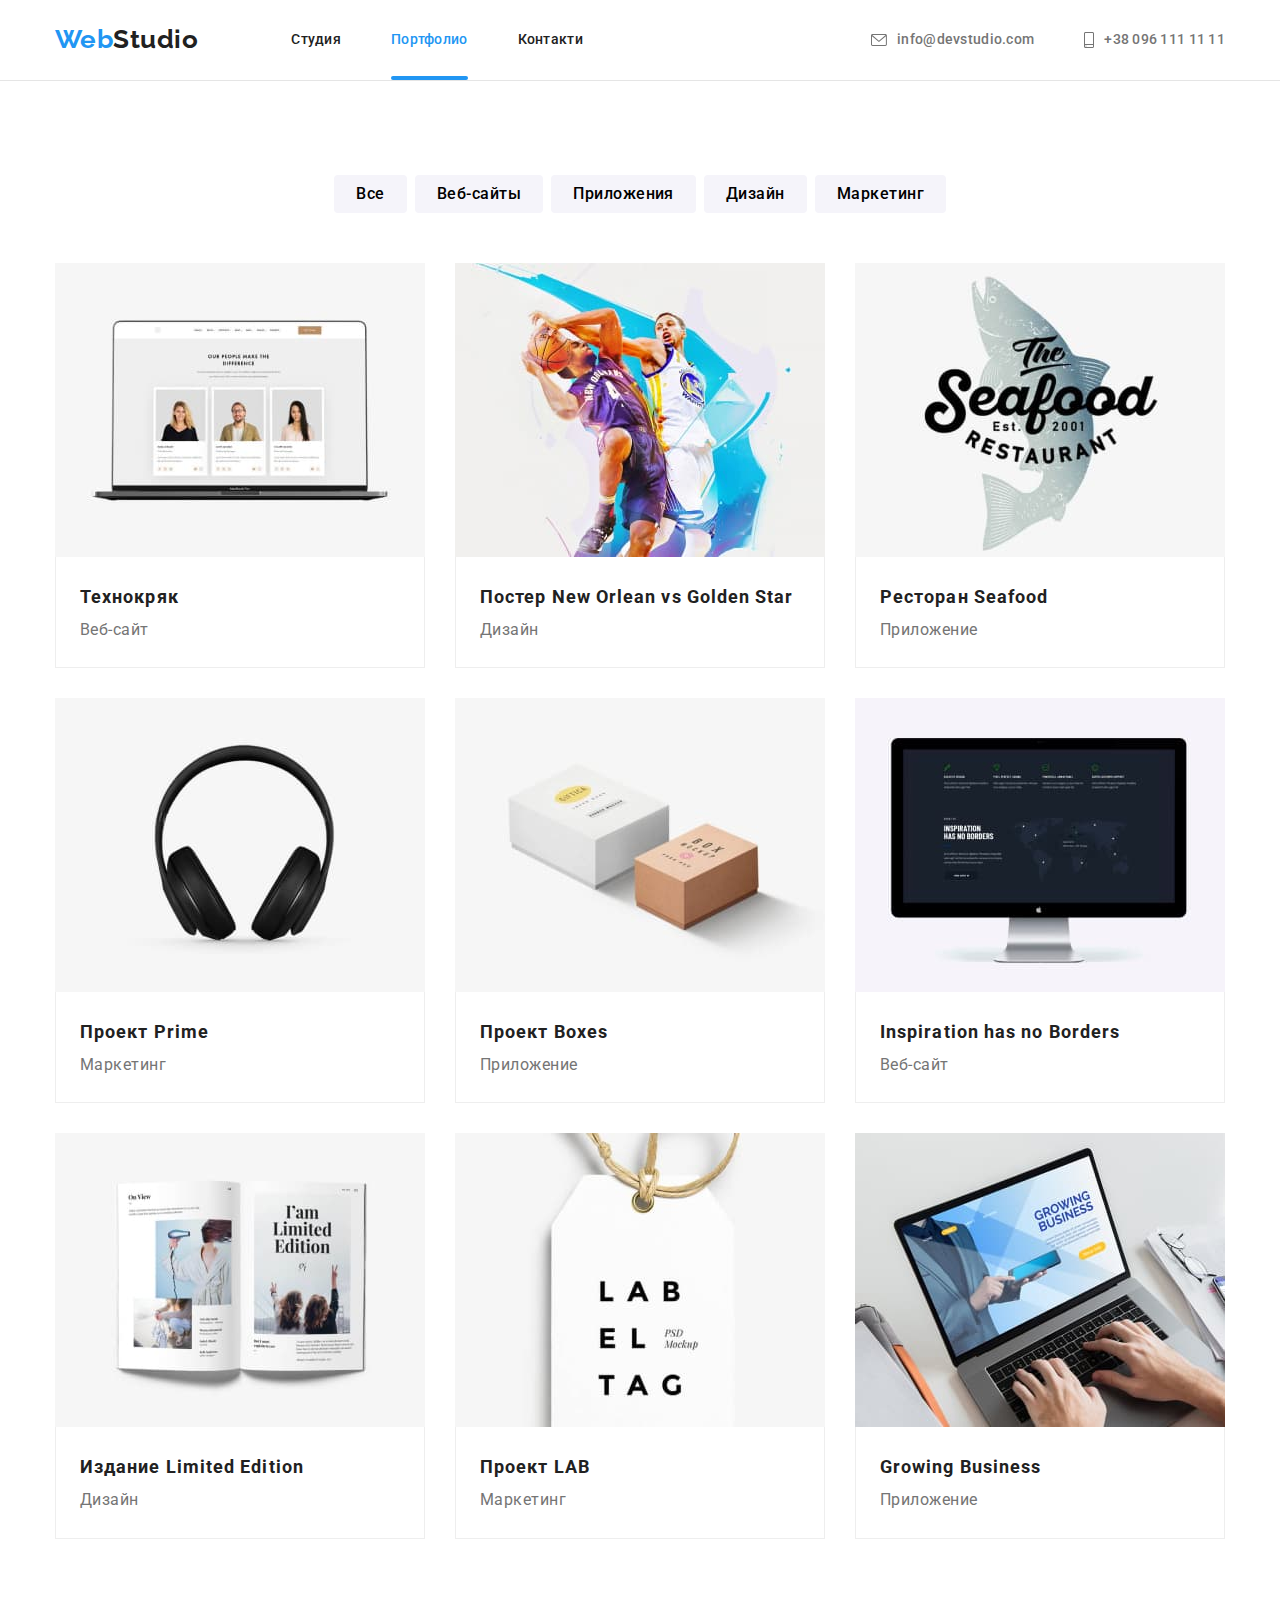
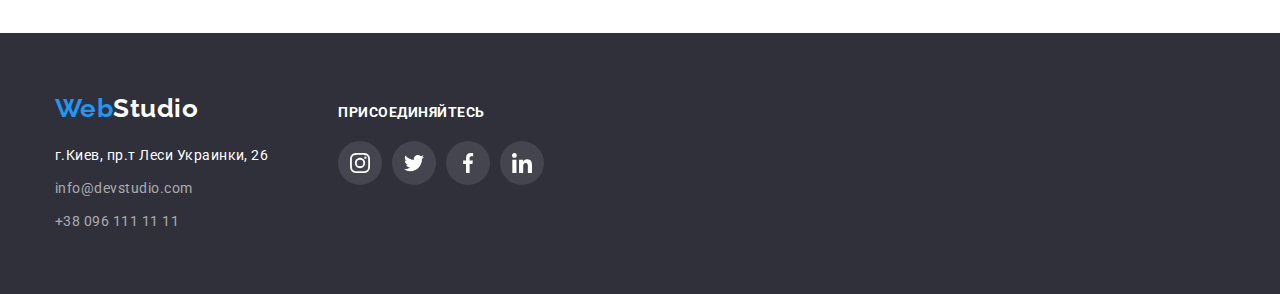
==== portfolio.html @ 73268121 "Initial commit" ====
<!DOCTYPE html>
<html lang="ru">
  <head>
    <meta charset="UTF-8" />
    <meta http-equiv="X-UA-Compatible" content="IE=edge" />
    <meta name="viewport" content="width=device-width, initial-scale=1.0" />
    <title>Portfolio</title>
    <link rel="preconnect" href="https://fonts.googleapis.com" />
    <link rel="preconnect" href="https://fonts.gstatic.com" crossorigin />
    <link
      href="https://fonts.googleapis.com/css2?family=Raleway:wght@700&family=Roboto:wght@400;500;700;900&display=swap"
      rel="stylesheet"
    />
    <link
      rel="stylesheet"
      href="https://cdnjs.cloudflare.com/ajax/libs/modern-normalize/1.1.0/modern-normalize.min.css"
    />
    <link rel="stylesheet" href="./css/styles.css" />
  </head>
  <body>
    <!-- Header -->
    <header class="header">
      <div class="container head-nav">
        <nav class="head-nav">
          <a class="logo-top" href="./index.html"><span class="web">Web</span>Studio</a>
          <ul class="navigation">
            <li class="nav-item">
              <a class="nav-link" href="./index.html">Студия</a>
            </li>
            <li class="nav-item">
              <a class="nav-link current" href="./portfolio.html">Портфолио</a>
            </li>
            <li class="nav-item">
              <a class="nav-link" href="./portfolio.html">Контакти</a>
            </li>
          </ul>
        </nav>
        <ul class="contact-list">
          <li class="contact-item">
            <a class="top-contact" href="mailto:info@devstudio.com">
              <svg class="contact-icon" width="16" height="12">
                <use href="./images/decoration/icons/symbol-defs.svg#icon-envelope"></use>
              </svg>
              info@devstudio.com
            </a>
          </li>
          <li class="contact-item">
            <a class="top-contact" href="tel:+380961111111">
              <svg class="contact-icon" width="10" height="16">
                <use href="./images/decoration/icons/symbol-defs.svg#icon-smartphone"></use>
              </svg>
              +38 096 111 11 11</a
            >
          </li>
        </ul>
      </div>
    </header>
    <!-- main -->
    <main>
      <!-- portfolio -->
      <section class="section-prt section">
        <div class="container">
          <h1 class="hidden">Меню портфолио</h1>

          <ul class="btn-list">
            <li class="btn-item"><button class="btn secondary" type="button">Все</button></li>
            <li class="btn-item"><button class="btn secondary" type="button">Веб-сайты</button></li>
            <li class="btn-item">
              <button class="btn secondary" type="button">Приложения</button>
            </li>
            <li class="btn-item"><button class="btn secondary" type="button">Дизайн</button></li>
            <li class="btn-item"><button class="btn secondary" type="button">Маркетинг</button></li>
          </ul>

          <ul class="gallery-list">
            <li class="galery-item">
              <a class="galery-link" href="#">
                <div class="produkt-thumb">
                  <img
                    class="galery-img"
                    src="./images/galery/project1.jpg"
                    alt="технокряк"
                    width="370"
                    height="294"
                  />
                  <div class="product-box">
                    <p class="product-desc">
                      Ресурс предлагает комплексные предложения с разным уровнем функционала и
                      сервисов. Все это позволит посетителю получить исчерпывающие сведения о
                      компании или частном лице.
                    </p>
                  </div>
                </div>
                <div class="prt-descrition">
                  <h2 class="prt-title">Технокряк</h2>
                  <p class="prt-text">Веб-сайт</p>
                </div>
              </a>
            </li>
            <li class="galery-item">
              <a class="galery-link" href="#">
                <div class="produkt-thumb">
                  <img
                    class="galery-img"
                    src="./images/galery/project2.jpg"
                    alt="постер два баскидболісти"
                    width="370"
                    height="294"
                  />
                  <div class="product-box">
                    <p class="product-desc">
                      Ресурс предлагает комплексные предложения с разным уровнем функционала и
                      сервисов. Все это позволит посетителю получить исчерпывающие сведения о
                      компании или частном лице.
                    </p>
                  </div>
                </div>
                <div class="prt-descrition">
                  <h2 class="prt-title">Постер New Orlean vs Golden Star</h2>
                  <p class="prt-text">Дизайн</p>
                </div>
              </a>
            </li>
            <li class="galery-item">
              <a class="galery-link" href="#">
                <div class="produkt-thumb">
                  <img
                    class="galery-img"
                    src="./images/galery/project3.jpg"
                    alt="емблема ресторану Sea Food"
                    width="370"
                    height="294"
                  />
                  <div class="product-box">
                    <p class="product-desc">
                      Ресурс предлагает комплексные предложения с разным уровнем функционала и
                      сервисов. Все это позволит посетителю получить исчерпывающие сведения о
                      компании или частном лице.
                    </p>
                  </div>
                </div>
                <div class="prt-descrition">
                  <h2 class="prt-title">Ресторан Seafood</h2>
                  <p class="prt-text">Приложение</p>
                </div>
              </a>
            </li>
            <li class="galery-item">
              <a class="galery-link" href="#">
                <div class="produkt-thumb">
                  <img
                    class="galery-img"
                    src="./images/galery/project4.jpg"
                    alt="наушники"
                    width="370"
                    height="294"
                  />
                  <div class="product-box">
                    <p class="product-desc">
                      Ресурс предлагает комплексные предложения с разным уровнем функционала и
                      сервисов. Все это позволит посетителю получить исчерпывающие сведения о
                      компании или частном лице.
                    </p>
                  </div>
                </div>
                <div class="prt-descrition">
                  <h2 class="prt-title">Проект Prime</h2>
                  <p class="prt-text">Маркетинг</p>
                </div>
              </a>
            </li>
            <li class="galery-item">
              <a class="galery-link" href="#">
                <div class="produkt-thumb">
                  <img
                    class="galery-img"
                    src="./images/galery/project5.jpg"
                    alt="дві коробочки"
                    width="370"
                    height="294"
                  />
                  <div class="product-box">
                    <p class="product-desc">
                      Ресурс предлагает комплексные предложения с разным уровнем функционала и
                      сервисов. Все это позволит посетителю получить исчерпывающие сведения о
                      компании или частном лице.
                    </p>
                  </div>
                </div>
                <div class="prt-descrition">
                  <h2 class="prt-title">Проект Boxes</h2>
                  <p class="prt-text">Приложение</p>
                </div>
              </a>
            </li>
            <li class="galery-item">
              <a class="galery-link" href="#">
                <div class="produkt-thumb">
                  <img
                    class="galery-img"
                    src="./images/galery/project6.jpg"
                    alt="монітор"
                    width="370"
                    height="294"
                  />
                  <div class="product-box">
                    <p class="product-desc">
                      Ресурс предлагает комплексные предложения с разным уровнем функционала и
                      сервисов. Все это позволит посетителю получить исчерпывающие сведения о
                      компании или частном лице.
                    </p>
                  </div>
                </div>
                <div class="prt-descrition">
                  <h2 class="prt-title">Inspiration has no Borders</h2>
                  <p class="prt-text">Веб-сайт</p>
                </div>
              </a>
            </li>
            <li class="galery-item">
              <a class="galery-link" href="#">
                <div class="produkt-thumb">
                  <img
                    class="galery-img"
                    src="./images/galery/project7.jpg"
                    alt="книга"
                    width="370"
                    height="294"
                  />
                  <div class="product-box">
                    <p class="product-desc">
                      Ресурс предлагает комплексные предложения с разным уровнем функционала и
                      сервисов. Все это позволит посетителю получить исчерпывающие сведения о
                      компании или частном лице.
                    </p>
                  </div>
                </div>
                <div class="prt-descrition">
                  <h2 class="prt-title">Издание Limited Edition</h2>
                  <p class="prt-text">Дизайн</p>
                </div>
              </a>
            </li>
            <li class="galery-item">
              <a class="galery-link" href="#">
                <div class="produkt-thumb">
                  <img
                    class="galery-img"
                    src="./images/galery/project8.jpg"
                    alt="брилок"
                    width="370"
                    height="294"
                  />
                  <div class="product-box">
                    <p class="product-desc">
                      Ресурс предлагает комплексные предложения с разным уровнем функционала и
                      сервисов. Все это позволит посетителю получить исчерпывающие сведения о
                      компании или частном лице.
                    </p>
                  </div>
                </div>
                <div class="prt-descrition">
                  <h2 class="prt-title">Проект LAB</h2>
                  <p class="prt-text">Маркетинг</p>
                </div>
              </a>
            </li>
            <li class="galery-item">
              <a class="galery-link" href="#">
                <div class="produkt-thumb">
                  <img
                    class="galery-img"
                    src="./images/galery/project9.jpg"
                    alt="робота за лаптопом"
                    width="370"
                    height="294"
                  />
                  <div class="product-box">
                    <p class="product-desc">
                      Ресурс предлагает комплексные предложения с разным уровнем функционала и
                      сервисов. Все это позволит посетителю получить исчерпывающие сведения о
                      компании или частном лице.
                    </p>
                  </div>
                </div>
                <div class="prt-descrition">
                  <h2 class="prt-title">Growing Business</h2>
                  <p class="prt-text">Приложение</p>
                </div>
              </a>
            </li>
          </ul>
        </div>
      </section>
    </main>
    <!--footer -->
    <footer class="footer">
      <div class="container">
        <div class="footer-flex">
          <div>
            <a class="logo-bot" href="info@dvstudio.com"><span class="web">Web</span>Studio</a>
            <address class="main-adress">
              <ul class="bot-address-list">
                <li class="bot-address-item">
                  <a class="street-link" href="#">г.Киев, пр.т Леси Украинки, 26</a>
                </li>
                <li class="bot-address-item">
                  <a class="bot-contact-link" href="mailto:info@devstudio.com"
                    >info@devstudio.com</a
                  >
                </li>
                <li class="bot-address-item">
                  <a class="bot-contact-link" href="tel:+380961111111">+38 096 111 11 11</a>
                </li>
              </ul>
            </address>
          </div>

          <div class="social-block">
            <h2 class="socials-title">присоединяйтесь</h2>
            <ul class="footer-socials">
              <li class="comapnies-item">
                <a class="icon-link fticon" href="https://www.instagram.com">
                  <svg class="inst-icon" width="20" height="20px">
                    <use href="./images/decoration/icons/symbol-defs.svg#icon-inst"></use>
                  </svg>
                </a>
              </li>
              <li class="comapnies-item">
                <a class="icon-link fticon" href="https://www.twitter.com">
                  <svg class="twit-icon" width="20" height="20px">
                    <use href="./images/decoration/icons/symbol-defs.svg#icon-twit"></use>
                  </svg>
                </a>
              </li>
              <li class="comapnies-item">
                <a class="icon-link fticon" href="https://www.facebook.com">
                  <svg class="face-icon" width="20" height="20px">
                    <use href="./images/decoration/icons/symbol-defs.svg#icon-face"></use>
                  </svg>
                </a>
              </li>
              <li class="comapnies-item">
                <a
                  class="icon-link fticon"
                  href="https://www.linkedin.com"
                  target="_blank"
                  rel="noopener noreferrer"
                  aria-label="linkedin"
                >
                  <svg class="in-icon" width="20" height="20px">
                    <use href="./images/decoration/icons/symbol-defs.svg#icon-in"></use>
                  </svg>
                </a>
              </li>
            </ul>
          </div>
        </div>
      </div>
    </footer>
  </body>
</html>
---- css/styles.css ----
:root {
  --bgc-color-white: #e5e5e5;
  --title-text-color: #212121;
  --accent-color: #2196f3;
  --paragraf-color: #757575;
  --bot-contact-rgb: rgba(255, 255, 255, 0.6);
  --footer-color: #2f303a;
  --white-color: #ffffff;
  /* Fonts */
  --main-font: Roboto;
}
body {
  font-family: 'Roboto', sans-serif;
  background-color: var(--white-color);
  color: var(--title-text-color);
  letter-spacing: 0.03em;
}
.container {
  margin-left: auto;
  margin-right: auto;
  width: 1200px;
  padding-left: 15px;
  padding-right: 15px;
}

a {
  color: inherit;
  text-decoration: none;
}

img {
  display: block;
}

h1,
h2,
h3,
h4,
h5,
h6,
ul,
p {
  margin: 0;
  padding: 0;
  list-style: none;
}

.hidden {
  position: absolute;
  width: 1px;
  height: 1px;
  margin: -1px;
  border: 0;
  padding: 0;
  white-space: nowrap;
  clip-path: inset(100%);
  clip: rect(0 0 0 0);
  overflow: hidden;
}
/* ===============
/* Header */
/* ============= / */

.header {
  background-color: var(--white-color);
  border-bottom: 1px solid var(--bgc-color-white);
}
/* Logo */
.logo-top,
.logo-bot,
.web {
  font-family: 'Raleway';
  font-weight: 700;
  font-size: 26px;
  line-height: 1.2;
}

.logo-bot {
  color: var(--white-color);
}
.web {
  color: var(--accent-color);
}

/* Main Nav */
.head-nav {
  display: flex;
  align-items: center;
}
.navigation {
  margin-left: 93px;
}

.navigation .nav-link {
  display: block;
  color: var(--title-text-color);
  font-weight: 500;
  font-size: 14px;
  line-height: 1.14;
  letter-spacing: 0.02em;
}
.navigation .nav-link:hover,
.navigation .nav-link:focus {
  color: var(--accent-color);
}

.nav-link.current {
  color: var(--accent-color);
}

.nav-item:not(:last-child) {
  margin-right: 50px;
}
.nav-item {
  position: relative;
}

.contact-list {
  margin-left: auto;
}
.navigation,
.contact-list {
  display: flex;
}

.contact-item:not(:last-child) {
  margin-right: 50px;
}

.top-contact,
.nav-link {
  padding: 32px 0px;

  transition: color 250ms cubic-bezier(0.4, 0, 0.2, 1);
}
.nav-link.current::after {
  content: '';
  display: block;
  position: absolute;
  bottom: 0;
  right: 0;

  width: 100%;
  height: 4px;
  border-radius: 2px;
  background-color: var(--accent-color);
}

/* Contact */

.contact-item {
  align-items: center;
}
.top-contact {
  font-weight: 500;
  font-size: 14px;
  line-height: 1.14;
  letter-spacing: 0.02em;
  color: var(--paragraf-color);

  display: flex;
  align-items: center;
  justify-content: center;
}

.top-contact:hover,
.top-contact:focus {
  color: var(--accent-color);
}
.contact-icon {
  margin-right: 10px;
  fill: currentColor;
}

/* Рero-section */

.first-sec {
  text-align: center;
  align-items: center;
  padding-bottom: 200px;
  padding-top: 200px;
}
.first-sec.background {
  max-width: 1600px;
  height: 600px;
  margin-right: auto;
  margin-left: auto;

  background-image: linear-gradient(to right, rgba(47, 48, 58, 0.4), rgba(47, 48, 58, 0.4)),
    url(../images/decoration/hero.jpg);
  background-color: tomato;
  background-repeat: no-repeat;
  background-size: cover;
  background-position: center;
}
.main-title {
  font-weight: 900;
  font-size: 44px;
  line-height: 1.36;
  text-align: center;
  letter-spacing: 0.06em;
  text-transform: uppercase;
  margin-bottom: 30px;

  color: var(--white-color);
}

.btn {
  border-radius: 4px;
  min-width: 73px;

  font-family: inherit;
  cursor: pointer;
  text-align: center;
  letter-spacing: inherit;
}
.btn.primary {
  font-weight: 700;
  font-size: 16px;
  line-height: 1.9;
  letter-spacing: 0.06em;

  min-width: 200px;
  border: none;
  padding: 10px 32px;

  box-shadow: 0px 4px 4px rgba(0, 0, 0, 0.15);
  background-color: var(--accent-color);
  color: var(--white-color);

  transition: box-shadow 250ms cubic-bezier(0.4, 0, 0.2, 1);
}

.btn.secondary {
  font-weight: 500;
  font-size: 16px;
  line-height: 1.6;
  text-align: center;
  padding: 6px 22px;
  border: none;
  border-radius: 4px;

  background-color: #f5f4fa;

  transition: background-color 250ms cubic-bezier(0.4, 0, 0.2, 1),
    color 250ms cubic-bezier(0.4, 0, 0.2, 1), box-shadow 250ms cubic-bezier(0.4, 0, 0.2, 1);
}
.btn.secondary:hover,
.btn.secondary:focus {
  background-color: var(--accent-color);
  color: var(--white-color);
  box-shadow: 0px 3px 1px rgba(0, 0, 0, 0.1), 0px 1px 2px rgba(0, 0, 0, 0.08),
    0px 2px 2px rgba(0, 0, 0, 0.12);
}

.btn.primary:hover,
.btn.primary:focus {
  box-shadow: 0px 4px 4px rgba(0, 0, 0, 0.15);
}
/* Advantages */

.advantages-list {
  display: flex;
  flex-wrap: wrap;
  justify-content: center;
}

.adv-item {
  width: 270px;
  display: block;
}
.adv-item:not(:last-child) {
  margin-right: 30px;
}
.devices {
  width: 270px;
  height: 120px;
  background-color: #f5f4fa;
  margin-bottom: 30px;
  display: flex;
  justify-content: center;
  align-items: center;
  border-radius: 4px;
}

.advantages-title {
  font-size: 14px;
  line-height: 1.142;
  text-transform: uppercase;
  margin-bottom: 10px;
}

.advantages-text {
  font-size: 14px;
  line-height: 1.71;
  color: var(--paragraf-color);
}
/* Our-work */

.section-title {
  font-size: 36px;
  line-height: 1.16;
  text-align: center;
  margin-bottom: 50px;
}

.our-work {
  padding-bottom: 94px;
}
.work-list {
  display: flex;
  justify-content: center;
}
.img-item:not(:last-child) {
  margin-right: 30px;
}
.img-item {
  position: relative;
}
.work-box {
  position: absolute;
  bottom: 0;
  right: 0;

  width: 100%;
  height: 70px;
  background: rgba(47, 48, 58, 0.8);
}

.work-title {
  padding: 27px 0px;

  font-weight: 700;
  font-size: 14px;
  line-height: 1.14;
  text-align: center;
  text-transform: uppercase;

  color: var(--white-color);
}

/* Our Team */
.our-members {
  background-color: #f5f4fa;
}

.img-list {
  display: flex;
  flex-wrap: wrap;
  justify-content: center;
}
.team-item:not(:last-child) {
  margin-right: 30px;
}
.team-item {
  background-color: var(--white-color);
  box-shadow: 0px 1px 3px rgba(0, 0, 0, 0.12), 0px 1px 1px rgba(0, 0, 0, 0.14),
    0px 2px 1px rgba(0, 0, 0, 0.2);
  border-radius: 0px 0px 4px 4px;
}

.socials {
  width: 206px;
  height: 44px;
  margin-right: 32px;
  margin-left: 32px;
  margin-bottom: 30px;
  display: flex;
}
.icon-link {
  width: 44px;
  height: 44px;
  display: flex;
  fill: #afb1b8;
  border-radius: 50%;
  justify-content: center;
  align-items: center;

  transition: background-color 250ms cubic-bezier(0.4, 0, 0.2, 1),
    fill 250ms cubic-bezier(0.4, 0, 0.2, 1);
}

.comapnies-item:not(:last-child) {
  margin-right: 10px;
}

.icon-link:hover,
.icon-link:focus {
  background-color: var(--accent-color);
  fill: white;
}

.mbr-name {
  text-align: center;
  margin-bottom: 10px;
  margin-top: 30px;
  font-weight: 500;
  font-size: 16px;
  line-height: 1.2;
}
.mbr-text {
  text-align: center;
  margin-bottom: 16px;
  font-size: 16px;
  line-height: 1.2;
  color: var(--paragraf-color);
}
/* Partners */
.companies {
  padding: 94px 215px;
}

.companies-list {
  display: flex;
  justify-content: center;
}
.companies-item:not(:last-child) {
  margin-right: 30px;
}

.companies-link {
  width: 170px;
  height: 92px;
  border: 1px solid;
  display: flex;
  justify-content: center;
  align-items: center;
  border: 1px solid #afb1b8;
  color: #afb1b8;
  border-radius: 4px;

  transition: border-color 250ms cubic-bezier(0.4, 0, 0.2, 1),
    color 250ms cubic-bezier(0.4, 0, 0.2, 1);
}

.company-icon {
  fill: currentColor;
}
.companies-link:hover,
.companies-link:focus {
  border: 1px solid var(--accent-color);
  color: var(--accent-color);
}

/* Footer */

.footer {
  background-color: var(--footer-color);
  padding: 60px 0px;
}

.footer-flex {
  display: flex;
  align-items: baseline;
}
.main-adress {
  margin-top: 20px;

  font-style: normal;
  font-size: 14px;
  line-height: 1.71;
  color: var(--bot-contact-rgb);
}
.bot-address-item:not(:last-child) {
  margin-bottom: 9px;
}

.street-link {
  color: rgba(255, 255, 255, 1);
}
.bot-contact-link {
  transition: color 250ms cubic-bezier(0.4, 0, 0.2, 1);
}

.bot-contact-link:hover,
.bot-contact-link:focus {
  color: var(--accent-color);
}

/* Footer form */

.submit {
  display: flex;
  flex-direction: column;
  margin-left: 93px;
}

.submit-title {
  margin-bottom: 20px;

  font-size: 14px;
  line-height: 1.14;
  text-transform: uppercase;
  color: var(--white-color);
}
.mail-input {
  width: 358px;
  height: 50px;
  margin-right: 12px;
  padding: 16px 15px;

  border: 1px solid rgba(255, 255, 255, 0.3);

  border-radius: 4px;
  filter: drop-shadow(0px 4px 4px rgba(0, 0, 0, 0.15));
  background-color: transparent;
  color: var(--white-color);
}

.submit-btn {
  display: inline-flex;
  align-items: center;
  justify-content: center;

  width: 200px;
  height: 50px;

  box-shadow: 0px 4px 4px rgba(0, 0, 0, 0.15);
  border-radius: 4px;
  border-color: transparent;
  background-color: var(--accent-color);
  color: var(--white-color);

  font-weight: 700;
  font-size: 16px;
  line-height: 1.87;
  letter-spacing: 0.06em;

  transition: box-shadow 250ms cubic-bezier(0.4, 0, 0.2, 1);
}
.submit-btn:hover,
.submit-btn:focus {
  box-shadow: 0px 4px 4px rgba(0, 0, 0, 0.15);
}

.icon-submit {
  margin-left: 10px;
  fill: currentColor;
}
/* Socials */
.social-block {
  margin-left: 70px;
}

.footer-socials {
  display: flex;
  margin-top: 20px;
}
.icon-link {
  background: rgba(255, 255, 255, 0.1);
}
.fticon {
  fill: var(--white-color);
}
.socials-title {
  font-size: 14px;
  line-height: 1.14;
  text-transform: uppercase;

  color: var(--white-color);
}

/* portfolio title */

.header-prt {
  background-color: var(--white-color);
  border-bottom: 1px solid var(--bgc-color-white);
}

.section {
  padding-bottom: 94px;
  padding-top: 94px;
}

.prt-title {
  font-size: 18px;
  line-height: 2;
  letter-spacing: 0.06em;
}

/* Portfolio text */
.gallery-list {
  display: flex;
  flex-wrap: wrap;
  width: 370;
}

.prt-descrition {
  border: 1px solid #eeeeee;
  border-top: 0px;
  padding: 22px 24px;
}

.galery-item {
  margin-right: 30px;
  margin-bottom: 30px;

  transition: background-color 250ms cubic-bezier(0.4, 0, 0.2, 1);
}

.galery-item:nth-child(3n) {
  margin-right: 0;
}
.galery-item:nth-last-child(-n + 3) {
  margin-bottom: 0;
}

.prt-text {
  font-size: 16px;
  line-height: 1.9;
  color: var(--paragraf-color);
}
.btn-list {
  display: flex;
  justify-content: center;
  margin-bottom: 50px;
}
.btn-item:not(:last-child) {
  margin-right: 8px;
}

/* Portfolio animation */

.produkt-thumb {
  position: relative;
  overflow: hidden;
}
.product-box {
  position: absolute;

  top: 0;
  left: 0;

  width: 100%;
  height: 100%;
  background-color: rgba(33, 150, 243, 0.9);

  transform: translateY(100%);
  transition: transform 250ms cubic-bezier(0.4, 0, 0.2, 1);
}

.product-desc {
  position: absolute;
  top: 0;
  left: 0;

  width: 100%;
  height: 100%;

  padding: 63px 24px;
  font-size: 18px;
  line-height: 1.55;

  color: var(--white-color);
}

.galery-item:hover .product-box,
.galery-item:focus .product-box {
  transform: translateY(0%);
}
.galery-item:hover,
.galery-item:focus {
  box-shadow: 0px 1px 1px rgba(0, 0, 0, 0.12), 0px 4px 4px rgba(0, 0, 0, 0.06),
    1px 4px 6px rgba(0, 0, 0, 0.16);
}

.backdrop {
  position: fixed;
  top: 0;
  left: 0;
  z-index: 10;

  width: 100%;
  height: 100%;

  background: rgba(0, 0, 0, 0.2);
  opacity: 1;
  transition: opacity 250ms cubic-bezier(0.4, 0, 0.2, 1);
}
.backdrop.is-hidden {
  opacity: 0;
  pointer-events: none;
}
.backdrop.is-hidden .modal {
  transform: translate(-50%, -50%) scale(0.1);
  transition: transofrm 250ms cubic-bezier(0.4, 0, 0.2, 1);
}

.modal {
  position: absolute;
  top: 50%;
  left: 50%;

  width: 528px;

  background: var(--white-color);
  box-shadow: 0px 1px 3px rgba(0, 0, 0, 0.12), 0px 1px 1px rgba(0, 0, 0, 0.14),
    0px 2px 1px rgba(0, 0, 0, 0.2);
  border-radius: 4px;

  transform: translate(-50%, -50%) scale(1);
  transition: transofrm 250ms cubic-bezier(0.4, 0, 0.2, 1);
}

.btn-modal {
  position: absolute;
  top: 8px;
  right: 8px;

  display: flex;
  align-items: center;
  justify-content: center;
  width: 30px;
  height: 30px;

  cursor: pointer;
  border-radius: 50%;
  border: 1px solid rgba(0, 0, 0, 0.1);
  background-color: transparent;
  transition: color 250ms cubic-bezier(0.4, 0, 0.2, 1);
  fill: currentColor;
}

.btn-modal:hover,
.btn-modal:focus {
  color: var(--accent-color);
}

/* Form */

.main-form {
  width: 528px;

  padding: 40px;
  margin-right: auto;
  margin-left: auto;
}

.form-title {
  font-size: 20px;
  line-height: 1.15;
  text-align: center;
  letter-spacing: 0.03em;
  color: var(--title-text-color);
}
.titel-box {
  margin-bottom: 12px;
}

.form-field {
  position: relative;
  display: flex;
  flex-direction: column;

  margin-bottom: 10px;
}
.form-field-area::placeholder {
  width: 448px;
  height: 138px;
  padding: 12px 16px;
  font-size: 12px;
  line-height: 1.16;
  letter-spacing: 0.01em;

  color: rgba(117, 117, 117, 0.5);
}
.form-label {
  margin-bottom: 4px;

  font-size: 12px;
  line-height: 1.16;

  letter-spacing: 0.01em;
  color: var(--paragraf-color);
}

.form-input {
  padding: 12px 42px;
  width: 448px;
  height: 40px;
  border: 1px solid rgba(33, 33, 33, 0.2);
  border-radius: 4px;
  outline: transparent;
  cursor: pointer;
  transition: border-color 250ms cubic-bezier(0.4, 0, 0.2, 1);
}
.textarea {
  margin-bottom: 20px;
}
.text-area {
  padding: 16px 12px;
  width: 448px;
  height: 120px;

  outline: transparent;
  resize: none;
  cursor: pointer;

  font-size: 14px;
  line-height: 1.14px;
  letter-spacing: 0.01em;

  border: 1px solid rgba(33, 33, 33, 0.2);
  border-radius: 4px;

  transition: border-color 250ms cubic-bezier(0.4, 0, 0.2, 1);
}
.text-area::placeholder {
  color: rgba(117, 117, 117, 0.5);
}

.text-area:hover,
.text-area:focus {
  border-color: var(--accent-color);
}

.input-checkbox::placeholder {
  font-weight: 400;
  font-size: 14px;
  line-height: 1.14;
  letter-spacing: 0.01em;

  color: rgba(117, 117, 117, 0.5);
}

.form-icon {
  position: absolute;
  top: 50%;
  left: 15px;
  display: inline-block;
  cursor: pointer;
  fill: currentColor;
  transition: color 250ms cubic-bezier(0.4, 0, 0.2, 1);
  color: var(--title-text-color);
}

.form-input:hover,
.form-input:focus {
  border-color: var(--accent-color);
}
.form-input:hover ~ .form-icon,
.form-input:focus ~ .form-icon {
  color: var(--accent-color);
}

.checkbox-label {
  width: 425px;
  display: flex;
  justify-content: center;
  align-items: center;

  margin-bottom: 30px;

  font-size: 14px;
  line-height: 1.71;
  letter-spacing: 0.03em;

  color: var(--paragraf-color);
}
.check-icon {
  margin-right: 8px;
  width: 16px;
  height: 15px;

  background-image: url(../images/decoration/icons/ramka.svg);
  color: var(--title-text-color);
  transition: background-color 250ms cubic-bezier(0.4, 0, 0.2, 1);
}

.input-checkbox:checked + .check-icon {
  background-image: url(../images/decoration/icons/icon-check.svg);
  background-position: center;
  background-repeat: no-repeat;
  background-color: var(--accent-color);
  border-radius: 2px;
}

.form-btn {
  display: block;
  margin-right: auto;
  margin-left: auto;
  padding: 10px 55px;

  width: 200px;
  height: 50px;
  border: 0px;

  background-color: var(--accent-color);
  color: var(--white-color);
  border-radius: 4px;
  cursor: pointer;
  transition: box-shadow 250ms cubic-bezier(0.4, 0, 0.2, 1);

  font-weight: 700;
  font-size: 16px;
  line-height: 1.87;
  text-align: center;
  letter-spacing: 0.06em;
}

.form-btn:hover,
.form-btn:focus {
  box-shadow: 0px 4px 4px rgba(0, 0, 0, 0.15);
}

.agreement-link {
  margin-left: 4px;
  text-decoration: underline;
  color: var(--accent-color);
}
.input-checkbox {
  -webkit-appearance: none;
  -moz-appearance: none;
  appearance: none;
  position: absolute;
}
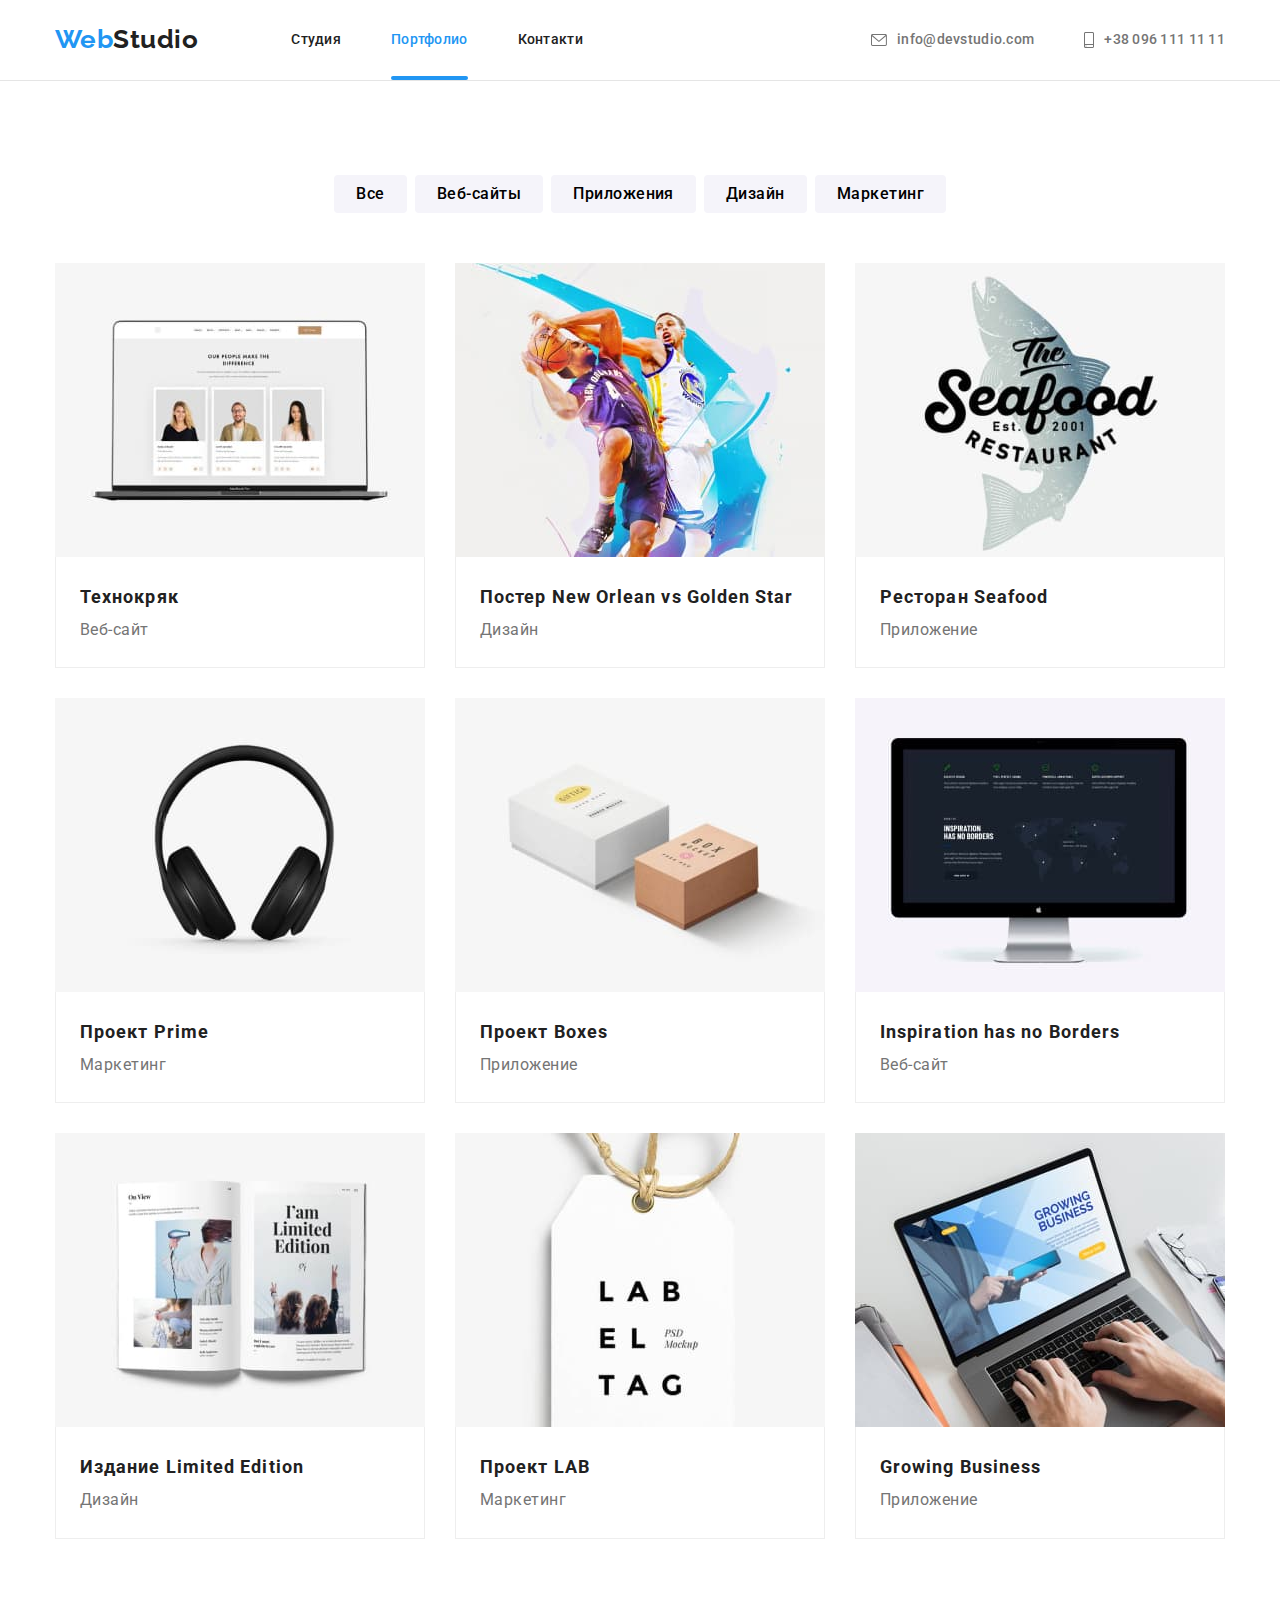
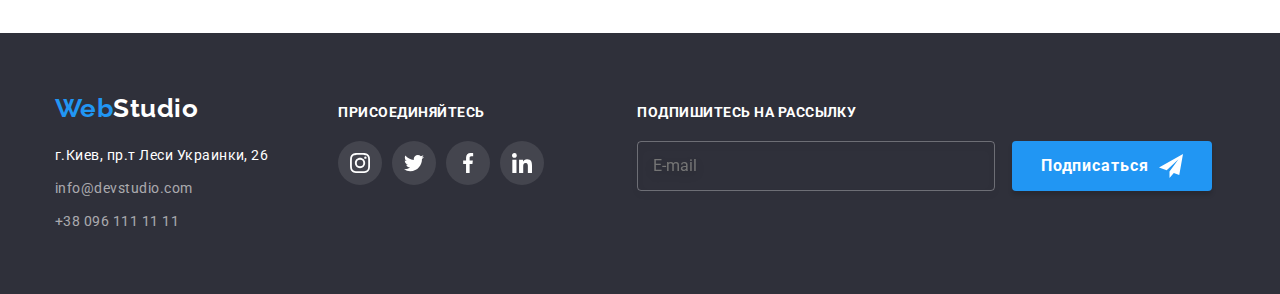
==== commit 695b2bac: "hw7" ====
--- a/portfolio.html
+++ b/portfolio.html
@@ -15,38 +15,41 @@
       rel="stylesheet"
       href="https://cdnjs.cloudflare.com/ajax/libs/modern-normalize/1.1.0/modern-normalize.min.css"
     />
-    <link rel="stylesheet" href="./css/styles.css" />
+    <link rel="stylesheet" href="./css/main.min.css" />
   </head>
   <body>
     <!-- Header -->
     <header class="header">
-      <div class="container head-nav">
+      <div class="container header-section">
+        <a class="logo" href="./index.html">Web<span class="logo__studio--black">Studio</span></a>
         <nav class="head-nav">
-          <a class="logo-top" href="./index.html"><span class="web">Web</span>Studio</a>
-          <ul class="navigation">
-            <li class="nav-item">
-              <a class="nav-link" href="./index.html">Студия</a>
-            </li>
-            <li class="nav-item">
-              <a class="nav-link current" href="./portfolio.html">Портфолио</a>
-            </li>
-            <li class="nav-item">
-              <a class="nav-link" href="./portfolio.html">Контакти</a>
+          <ul class="head-nav__list">
+            <li class="head-nav__item">
+              <a class="head-nav__link" href="./index.html">Студия</a>
+            </li>
+            <li class="head-nav__item">
+              <a class="head-nav__link head-nav__link--current" href="./portfolio.html"
+                >Портфолио</a
+              >
+            </li>
+            <li class="head-nav__item">
+              <a class="head-nav__link" href="./portfolio.html">Контакти</a>
             </li>
           </ul>
         </nav>
-        <ul class="contact-list">
-          <li class="contact-item">
-            <a class="top-contact" href="mailto:info@devstudio.com">
-              <svg class="contact-icon" width="16" height="12">
+
+        <ul class="contacts__list">
+          <li class="contacts__item">
+            <a class="contacts__top-link" href="mailto:info@devstudio.com">
+              <svg class="contacts__icon icon fill" width="16" height="12">
                 <use href="./images/decoration/icons/symbol-defs.svg#icon-envelope"></use>
               </svg>
               info@devstudio.com
             </a>
           </li>
-          <li class="contact-item">
-            <a class="top-contact" href="tel:+380961111111">
-              <svg class="contact-icon" width="10" height="16">
+          <li class="contact__item">
+            <a class="contacts__top-link" href="tel:+380961111111">
+              <svg class="contacts__icon icon fill" width="10" height="16">
                 <use href="./images/decoration/icons/symbol-defs.svg#icon-smartphone"></use>
               </svg>
               +38 096 111 11 11</a
@@ -60,16 +63,22 @@
       <!-- portfolio -->
       <section class="section-prt section">
         <div class="container">
-          <h1 class="hidden">Меню портфолио</h1>
+          <h1 class="portfolio-titel">Меню портфолио</h1>
 
           <ul class="btn-list">
             <li class="btn-item"><button class="btn secondary" type="button">Все</button></li>
-            <li class="btn-item"><button class="btn secondary" type="button">Веб-сайты</button></li>
+            <li class="btn-item">
+              <button class="btn secondary" type="button">Веб-сайты</button>
+            </li>
             <li class="btn-item">
               <button class="btn secondary" type="button">Приложения</button>
             </li>
-            <li class="btn-item"><button class="btn secondary" type="button">Дизайн</button></li>
-            <li class="btn-item"><button class="btn secondary" type="button">Маркетинг</button></li>
+            <li class="btn-item">
+              <button class="btn secondary" type="button">Дизайн</button>
+            </li>
+            <li class="btn-item">
+              <button class="btn secondary" type="button">Маркетинг</button>
+            </li>
           </ul>
 
           <ul class="gallery-list">
@@ -298,7 +307,9 @@
       <div class="container">
         <div class="footer-flex">
           <div>
-            <a class="logo-bot" href="info@dvstudio.com"><span class="web">Web</span>Studio</a>
+            <a class="logo" href="info@dvstudio.com"
+              >Web<span class="logo__footer--white">Studio</span></a
+            >
             <address class="main-adress">
               <ul class="bot-address-list">
                 <li class="bot-address-item">
@@ -341,13 +352,7 @@
                 </a>
               </li>
               <li class="comapnies-item">
-                <a
-                  class="icon-link fticon"
-                  href="https://www.linkedin.com"
-                  target="_blank"
-                  rel="noopener noreferrer"
-                  aria-label="linkedin"
-                >
+                <a class="icon-link fticon" href="https://www.linkedin.com">
                   <svg class="in-icon" width="20" height="20px">
                     <use href="./images/decoration/icons/symbol-defs.svg#icon-in"></use>
                   </svg>
@@ -355,6 +360,24 @@
               </li>
             </ul>
           </div>
+          <div class="submit">
+            <b class="submit-title">Подпишитесь на рассылку</b>
+            <label for="submit-mail">
+              <input
+                class="mail-input"
+                type="email"
+                name="email"
+                id="submit-mail"
+                placeholder="E-mail"
+              />
+              <button class="submit-btn" type="submit">
+                Подписаться
+                <svg class="icon-submit" width="24" height="24">
+                  <use href="./images/decoration/icons/symbol-defs.svg#icon-submit"></use>
+                </svg>
+              </button>
+            </label>
+          </div>
         </div>
       </div>
     </footer>
--- a/css/main.min.css
+++ b/css/main.min.css
@@ -0,0 +1,2 @@
+:root{--bgc-color-white: #e5e5e5;--title-text-color: #212121;--accent-color: #2196f3;--paragraf-color: #757575;--bot-contact-rgb: rgba(255, 255, 255, 0.6);--footer-color: #2f303a;--white-color: #ffffff;--main-font: Roboto}.main-advantages__title,.portfolio-titel{position:absolute;width:1px;height:1px;margin:-1px;border:0;padding:0;white-space:nowrap;-webkit-clip-path:inset(100%);clip-path:inset(100%);clip:rect(0 0 0 0);overflow:hidden}.header-section,.advantages__list,.advantages__devices,.img-list{display:-webkit-box;display:-ms-flexbox;display:flex;-webkit-box-align:center;-ms-flex-align:center;align-items:center;-webkit-box-pack:center;-ms-flex-pack:center;justify-content:center}.container{margin-left:auto;margin-right:auto;width:1200px;padding-left:15px;padding-right:15px}body{font-family:'Roboto', sans-serif;background-color:var(--white-color);color:var(--title-text-color);letter-spacing:0.03em}.section{padding-bottom:94px;padding-top:94px}a{color:inherit;text-decoration:none}img{display:block}h1,h2,h3,h4,h5,h6,ul,p{margin:0;padding:0;list-style:none}.logo{font-family:'Raleway';font-weight:700;font-size:26px;line-height:1.2;color:var(--accent-color)}.logo__studio--black{color:var(--title-text-color)}.logo__footer--white{color:var(--white-color)}.btn{border-radius:4px;min-width:73px;font-family:inherit;cursor:pointer;text-align:center;letter-spacing:inherit}.primary__btn{font-weight:700;font-size:16px;line-height:1.9;letter-spacing:0.06em;min-width:200px;border:none;padding:10px 32px;-webkit-box-shadow:0px 4px 4px rgba(0,0,0,0.15);box-shadow:0px 4px 4px rgba(0,0,0,0.15);background-color:var(--accent-color);color:var(--white-color);-webkit-transition:-webkit-box-shadow 250ms cubic-bezier(0.4, 0, 0.2, 1);transition:-webkit-box-shadow 250ms cubic-bezier(0.4, 0, 0.2, 1);transition:box-shadow 250ms cubic-bezier(0.4, 0, 0.2, 1);transition:box-shadow 250ms cubic-bezier(0.4, 0, 0.2, 1), -webkit-box-shadow 250ms cubic-bezier(0.4, 0, 0.2, 1)}.primary__btn:hover,.primary__btn:focus{-webkit-box-shadow:0px 4px 4px rgba(0,0,0,0.15);box-shadow:0px 4px 4px rgba(0,0,0,0.15)}.secondary{font-weight:500;font-size:16px;line-height:1.6;text-align:center;padding:6px 22px;border:none;border-radius:4px;background-color:#f5f4fa;-webkit-transition:background-color 250ms cubic-bezier(0.4, 0, 0.2, 1),color 250ms cubic-bezier(0.4, 0, 0.2, 1),-webkit-box-shadow 250ms cubic-bezier(0.4, 0, 0.2, 1);transition:background-color 250ms cubic-bezier(0.4, 0, 0.2, 1),color 250ms cubic-bezier(0.4, 0, 0.2, 1),-webkit-box-shadow 250ms cubic-bezier(0.4, 0, 0.2, 1);transition:background-color 250ms cubic-bezier(0.4, 0, 0.2, 1),color 250ms cubic-bezier(0.4, 0, 0.2, 1),box-shadow 250ms cubic-bezier(0.4, 0, 0.2, 1);transition:background-color 250ms cubic-bezier(0.4, 0, 0.2, 1),color 250ms cubic-bezier(0.4, 0, 0.2, 1),box-shadow 250ms cubic-bezier(0.4, 0, 0.2, 1),-webkit-box-shadow 250ms cubic-bezier(0.4, 0, 0.2, 1)}.secondary:hover,.secondary:focus{background-color:var(--accent-color);color:var(--white-color);-webkit-box-shadow:0px 3px 1px rgba(0,0,0,0.1),0px 1px 2px rgba(0,0,0,0.08),0px 2px 2px rgba(0,0,0,0.12);box-shadow:0px 3px 1px rgba(0,0,0,0.1),0px 1px 2px rgba(0,0,0,0.08),0px 2px 2px rgba(0,0,0,0.12)}.form-btn{display:block;margin-right:auto;margin-left:auto;padding:10px 55px;width:200px;height:50px;border:0px;background-color:var(--accent-color);color:var(--white-color);border-radius:4px;cursor:pointer;-webkit-transition:-webkit-box-shadow 250ms cubic-bezier(0.4, 0, 0.2, 1);transition:-webkit-box-shadow 250ms cubic-bezier(0.4, 0, 0.2, 1);transition:box-shadow 250ms cubic-bezier(0.4, 0, 0.2, 1);transition:box-shadow 250ms cubic-bezier(0.4, 0, 0.2, 1), -webkit-box-shadow 250ms cubic-bezier(0.4, 0, 0.2, 1);font-weight:700;font-size:16px;line-height:1.87;text-align:center;letter-spacing:0.06em}.form-btn:hover,.form-btn:focus{-webkit-box-shadow:0px 4px 4px rgba(0,0,0,0.15);box-shadow:0px 4px 4px rgba(0,0,0,0.15)}.form{width:528px;padding:40px;margin-right:auto;margin-left:auto}.title__box{margin-bottom:12px}.title__box__text{font-size:20px;line-height:1.15;text-align:center;letter-spacing:0.03em;color:var(--title-text-color);margin-bottom:12px}.form-field{position:relative;display:-webkit-box;display:-ms-flexbox;display:flex;-webkit-box-orient:vertical;-webkit-box-direction:normal;-ms-flex-direction:column;flex-direction:column;margin-bottom:10px}.form-field-area::-webkit-input-placeholder{width:448px;height:138px;padding:12px 16px;font-size:12px;line-height:1.16;letter-spacing:0.01em;color:rgba(117,117,117,0.5)}.form-field-area:-ms-input-placeholder{width:448px;height:138px;padding:12px 16px;font-size:12px;line-height:1.16;letter-spacing:0.01em;color:rgba(117,117,117,0.5)}.form-field-area::-ms-input-placeholder{width:448px;height:138px;padding:12px 16px;font-size:12px;line-height:1.16;letter-spacing:0.01em;color:rgba(117,117,117,0.5)}.form-field-area::placeholder{width:448px;height:138px;padding:12px 16px;font-size:12px;line-height:1.16;letter-spacing:0.01em;color:rgba(117,117,117,0.5)}.form-field__label{margin-bottom:4px;font-size:12px;line-height:1.16;letter-spacing:0.01em;color:var(--paragraf-color)}.form-field__input{padding:12px 42px;width:448px;height:40px;border:1px solid rgba(33,33,33,0.2);border-radius:4px;outline:transparent;cursor:pointer;-webkit-transition:border-color 250ms cubic-bezier(0.4, 0, 0.2, 1);transition:border-color 250ms cubic-bezier(0.4, 0, 0.2, 1)}.form-field__input:hover,.form-field__input:focus{border-color:var(--accent-color)}.form-field__input:hover ~ .form-field__icon,.form-field__input:focus ~ .form-field__icon{color:var(--accent-color)}.form-field__textarea{margin-bottom:20px}.form-field__text-place{padding:16px 12px;width:448px;height:120px;outline:transparent;resize:none;cursor:pointer;font-size:14px;line-height:1.14px;letter-spacing:0.01em;border:1px solid rgba(33,33,33,0.2);border-radius:4px;-webkit-transition:border-color 250ms cubic-bezier(0.4, 0, 0.2, 1);transition:border-color 250ms cubic-bezier(0.4, 0, 0.2, 1)}.form-field__text-place:hover,.form-field__text-place:focus{border-color:var(--accent-color)}.form-field__text-place::-webkit-input-placeholder{color:rgba(117,117,117,0.5)}.form-field__text-place:-ms-input-placeholder{color:rgba(117,117,117,0.5)}.form-field__text-place::-ms-input-placeholder{color:rgba(117,117,117,0.5)}.form-field__text-place::placeholder{color:rgba(117,117,117,0.5)}.checkbox__input::-webkit-input-placeholder{font-weight:400;font-size:14px;line-height:1.14;letter-spacing:0.01em;color:rgba(117,117,117,0.5)}.checkbox__input:-ms-input-placeholder{font-weight:400;font-size:14px;line-height:1.14;letter-spacing:0.01em;color:rgba(117,117,117,0.5)}.checkbox__input::-ms-input-placeholder{font-weight:400;font-size:14px;line-height:1.14;letter-spacing:0.01em;color:rgba(117,117,117,0.5)}.checkbox__input::placeholder{font-weight:400;font-size:14px;line-height:1.14;letter-spacing:0.01em;color:rgba(117,117,117,0.5)}.form-field__icon{position:absolute;top:50%;left:15px;display:inline-block;cursor:pointer;fill:currentColor;-webkit-transition:color 250ms cubic-bezier(0.4, 0, 0.2, 1);transition:color 250ms cubic-bezier(0.4, 0, 0.2, 1);color:var(--title-text-color)}.checkbox{width:425px;display:-webkit-box;display:-ms-flexbox;display:flex;-webkit-box-pack:center;-ms-flex-pack:center;justify-content:center;-webkit-box-align:center;-ms-flex-align:center;align-items:center;margin-bottom:30px;font-size:14px;line-height:1.71;letter-spacing:0.03em;color:var(--paragraf-color)}.checkbox__input:checked+.checkbox__icon{background-image:url(../images/decoration/icons/icon-check.svg);background-position:center;background-repeat:no-repeat;background-color:var(--accent-color);border-radius:2px}.checkbox__icon{margin-right:8px;width:16px;height:15px;background-image:url(../images/decoration/icons/ramka.svg);color:var(--title-text-color);-webkit-transition:background-color 250ms cubic-bezier(0.4, 0, 0.2, 1);transition:background-color 250ms cubic-bezier(0.4, 0, 0.2, 1)}.checkbox__link{margin-left:4px;text-decoration:underline;color:var(--accent-color)}.checkbox__input{-webkit-appearance:none;-moz-appearance:none;appearance:none;position:absolute}.backdrop{position:fixed;top:0;left:0;z-index:10;width:100%;height:100%;background:rgba(0,0,0,0.2);opacity:1;-webkit-transition:opacity 250ms cubic-bezier(0.4, 0, 0.2, 1);transition:opacity 250ms cubic-bezier(0.4, 0, 0.2, 1)}.backdrop.is-hidden{opacity:0;pointer-events:none}.backdrop.is-hidden .modal{-webkit-transform:translate(-50%, -50%) scale(0.1);transform:translate(-50%, -50%) scale(0.1);-webkit-transition:-webkit-transform 250ms cubic-bezier(0.4, 0, 0.2, 1);transition:-webkit-transform 250ms cubic-bezier(0.4, 0, 0.2, 1);transition:transform 250ms cubic-bezier(0.4, 0, 0.2, 1);transition:transform 250ms cubic-bezier(0.4, 0, 0.2, 1), -webkit-transform 250ms cubic-bezier(0.4, 0, 0.2, 1)}.modal{position:absolute;top:50%;left:50%;width:528px;background:var(--white-color);-webkit-box-shadow:0px 1px 3px rgba(0,0,0,0.12),0px 1px 1px rgba(0,0,0,0.14),0px 2px 1px rgba(0,0,0,0.2);box-shadow:0px 1px 3px rgba(0,0,0,0.12),0px 1px 1px rgba(0,0,0,0.14),0px 2px 1px rgba(0,0,0,0.2);border-radius:4px;-webkit-transform:translate(-50%, -50%) scale(1);transform:translate(-50%, -50%) scale(1);-webkit-transition:-webkit-transform 250ms cubic-bezier(0.4, 0, 0.2, 1);transition:-webkit-transform 250ms cubic-bezier(0.4, 0, 0.2, 1);transition:transform 250ms cubic-bezier(0.4, 0, 0.2, 1);transition:transform 250ms cubic-bezier(0.4, 0, 0.2, 1), -webkit-transform 250ms cubic-bezier(0.4, 0, 0.2, 1)}.btn-modal{position:absolute;top:8px;right:8px;display:-webkit-box;display:-ms-flexbox;display:flex;-webkit-box-align:center;-ms-flex-align:center;align-items:center;-webkit-box-pack:center;-ms-flex-pack:center;justify-content:center;width:30px;height:30px;cursor:pointer;border-radius:50%;border:1px solid rgba(0,0,0,0.1);background-color:transparent;-webkit-transition:color 250ms cubic-bezier(0.4, 0, 0.2, 1);transition:color 250ms cubic-bezier(0.4, 0, 0.2, 1);fill:currentColor}.btn-modal:hover,.btn-modal:focus{color:var(--accent-color)}a{color:inherit;text-decoration:none}img{display:block}h1,h2,h3,h4,h5,h6,ul,p{margin:0;padding:0;list-style:none}a{color:inherit;text-decoration:none}img{display:block}h1,h2,h3,h4,h5,h6,ul,p{margin:0;padding:0;list-style:none}a{color:inherit;text-decoration:none}img{display:block}h1,h2,h3,h4,h5,h6,ul,p{margin:0;padding:0;list-style:none}.header{background-color:var(--white-color);border-bottom:1px solid var(--bgc-color-white)}.head-nav__list{margin-left:93px;display:-webkit-box;display:-ms-flexbox;display:flex}.head-nav__link{display:block;color:var(--title-text-color);font-weight:500;font-size:14px;line-height:1.14;letter-spacing:0.02em}.head-nav__link:hover,.head-nav__link:focus{color:var(--accent-color)}.head-nav__link--current::after{content:'';display:block;position:absolute;bottom:0;right:0;width:100%;height:4px;border-radius:2px;background-color:var(--accent-color)}.head-nav__link--current{color:var(--accent-color)}.head-nav__item:not(:last-child){margin-right:50px}.head-nav__item{position:relative}.head-nav__item:not(:last-child){margin-right:50px}.contacts__list{margin-left:auto;display:-webkit-box;display:-ms-flexbox;display:flex}.contacts__item:not(:last-child){margin-right:50px}.contacts__top-link,.head-nav__link{padding:32px 0px;-webkit-transition:color 250ms cubic-bezier(0.4, 0, 0.2, 1);transition:color 250ms cubic-bezier(0.4, 0, 0.2, 1)}.head-nav__link--current::after{content:'';display:block;position:absolute;bottom:0;right:0;width:100%;height:4px;border-radius:2px;background-color:var(--accent-color)}.contacts__top-link{font-weight:500;font-size:14px;line-height:1.14;letter-spacing:0.02em;color:var(--paragraf-color);display:-webkit-box;display:-ms-flexbox;display:flex;-webkit-box-align:center;-ms-flex-align:center;align-items:center;-webkit-box-pack:center;-ms-flex-pack:center;justify-content:center}.contacts__top-link:hover,.contacts__top-link:focus{color:var(--accent-color)}.fill{fill:currentColor}.icon{margin-right:10px}.advantages__item{width:270px;display:block}.advantages__item:not(:last-child){margin-right:30px}.advantages__devices{width:270px;height:120px;background-color:#f5f4fa;margin-bottom:30px;border-radius:4px}.advantages__title{font-size:14px;line-height:1.142;text-transform:uppercase;margin-bottom:10px}.advantages__text{font-size:14px;line-height:1.71;color:var(--paragraf-color)}.hero{text-align:center;-webkit-box-align:center;-ms-flex-align:center;align-items:center;padding-bottom:200px;padding-top:200px;max-width:1600px;height:600px;margin-right:auto;margin-left:auto;background-image:-webkit-gradient(linear, left top, right top, from(rgba(47,48,58,0.4)), to(rgba(47,48,58,0.4))),url(../images/decoration/hero.jpg);background-image:linear-gradient(to right, rgba(47,48,58,0.4), rgba(47,48,58,0.4)),url(../images/decoration/hero.jpg);background-color:tomato;background-repeat:no-repeat;background-size:cover;background-position:center}.hero__title{font-weight:900;font-size:44px;line-height:1.36;text-align:center;letter-spacing:0.06em;text-transform:uppercase;margin-bottom:30px;color:var(--white-color)}.section-title{font-size:36px;line-height:1.16;text-align:center;margin-bottom:50px}.our-work{padding-bottom:94px}.work-list{display:-webkit-box;display:-ms-flexbox;display:flex;-webkit-box-pack:center;-ms-flex-pack:center;justify-content:center}.img-item{position:relative}.img-item:not(:last-child){margin-right:30px}.work-box{position:absolute;bottom:0;right:0;width:100%;height:70px;background:rgba(47,48,58,0.8)}.work-title{padding:27px 0px;font-weight:700;font-size:14px;line-height:1.14;text-align:center;text-transform:uppercase;color:var(--white-color)}.our-members{background-color:#f5f4fa}.team-item{background-color:var(--white-color);-webkit-box-shadow:0px 1px 3px rgba(0,0,0,0.12),0px 1px 1px rgba(0,0,0,0.14),0px 2px 1px rgba(0,0,0,0.2);box-shadow:0px 1px 3px rgba(0,0,0,0.12),0px 1px 1px rgba(0,0,0,0.14),0px 2px 1px rgba(0,0,0,0.2);border-radius:0px 0px 4px 4px}.team-item:not(:last-child){margin-right:30px}.socials{width:206px;height:44px;margin-right:32px;margin-left:32px;margin-bottom:30px;display:-webkit-box;display:-ms-flexbox;display:flex}.icon-link{width:44px;height:44px;display:-webkit-box;display:-ms-flexbox;display:flex;fill:#afb1b8;border-radius:50%;-webkit-box-pack:center;-ms-flex-pack:center;justify-content:center;-webkit-box-align:center;-ms-flex-align:center;align-items:center;-webkit-transition:background-color 250ms cubic-bezier(0.4, 0, 0.2, 1),fill 250ms cubic-bezier(0.4, 0, 0.2, 1);transition:background-color 250ms cubic-bezier(0.4, 0, 0.2, 1),fill 250ms cubic-bezier(0.4, 0, 0.2, 1)}.icon-link:hover,.icon-link:focus{background-color:var(--accent-color);fill:white}.comapnies-item:not(:last-child){margin-right:10px}.mbr-name{text-align:center;margin-bottom:10px;margin-top:30px;font-weight:500;font-size:16px;line-height:1.2}.mbr-text{text-align:center;margin-bottom:16px;font-size:16px;line-height:1.2;color:var(--paragraf-color)}.companies{padding:94px 215px}.companies-list{display:-webkit-box;display:-ms-flexbox;display:flex;-webkit-box-pack:center;-ms-flex-pack:center;justify-content:center}.companies-item:not(:last-child){margin-right:30px}.companies-link{width:170px;height:92px;border:1px solid;display:-webkit-box;display:-ms-flexbox;display:flex;-webkit-box-pack:center;-ms-flex-pack:center;justify-content:center;-webkit-box-align:center;-ms-flex-align:center;align-items:center;border:1px solid #afb1b8;color:#afb1b8;border-radius:4px;-webkit-transition:border-color 250ms cubic-bezier(0.4, 0, 0.2, 1),color 250ms cubic-bezier(0.4, 0, 0.2, 1);transition:border-color 250ms cubic-bezier(0.4, 0, 0.2, 1),color 250ms cubic-bezier(0.4, 0, 0.2, 1)}.companies-link:hover,.companies-link:focus{border:1px solid var(--accent-color);color:var(--accent-color)}.company-icon{fill:currentColor}.footer{background-color:var(--footer-color);padding:60px 0px}.footer-flex{display:-webkit-box;display:-ms-flexbox;display:flex;-webkit-box-align:baseline;-ms-flex-align:baseline;align-items:baseline}.main-adress{margin-top:20px;font-style:normal;font-size:14px;line-height:1.71;color:var(--bot-contact-rgb)}.bot-address-item:not(:last-child){margin-bottom:9px}.street-link{color:#fff}.bot-contact-link{font-weight:400;font-size:14px;line-height:1.71px;color:rgba(255,255,255,0.6);-webkit-transition:color 250ms cubic-bezier(0.4, 0, 0.2, 1);transition:color 250ms cubic-bezier(0.4, 0, 0.2, 1)}.bot-contact-link:hover,.bot-contact-link:focus{color:var(--accent-color)}.submit{display:-webkit-box;display:-ms-flexbox;display:flex;-webkit-box-orient:vertical;-webkit-box-direction:normal;-ms-flex-direction:column;flex-direction:column;margin-left:93px}.submit-title{margin-bottom:20px;font-size:14px;line-height:1.14;text-transform:uppercase;color:var(--white-color)}.mail-input{width:358px;height:50px;margin-right:12px;padding:16px 15px;border:1px solid rgba(255,255,255,0.3);border-radius:4px;-webkit-filter:drop-shadow(0px 4px 4px rgba(0,0,0,0.15));filter:drop-shadow(0px 4px 4px rgba(0,0,0,0.15));background-color:transparent;color:var(--white-color)}.submit-btn{display:-webkit-inline-box;display:-ms-inline-flexbox;display:inline-flex;-webkit-box-align:center;-ms-flex-align:center;align-items:center;-webkit-box-pack:center;-ms-flex-pack:center;justify-content:center;width:200px;height:50px;-webkit-box-shadow:0px 4px 4px rgba(0,0,0,0.15);box-shadow:0px 4px 4px rgba(0,0,0,0.15);border-radius:4px;border-color:transparent;background-color:var(--accent-color);color:var(--white-color);font-weight:700;font-size:16px;line-height:1.87;letter-spacing:0.06em;-webkit-transition:-webkit-box-shadow 250ms cubic-bezier(0.4, 0, 0.2, 1);transition:-webkit-box-shadow 250ms cubic-bezier(0.4, 0, 0.2, 1);transition:box-shadow 250ms cubic-bezier(0.4, 0, 0.2, 1);transition:box-shadow 250ms cubic-bezier(0.4, 0, 0.2, 1), -webkit-box-shadow 250ms cubic-bezier(0.4, 0, 0.2, 1)}.submit-btn:hover,.submit-btn:focus{-webkit-box-shadow:0px 4px 4px rgba(0,0,0,0.15);box-shadow:0px 4px 4px rgba(0,0,0,0.15)}.icon-submit{margin-left:10px;fill:currentColor}.social-block{margin-left:70px}.footer-socials{display:-webkit-box;display:-ms-flexbox;display:flex;margin-top:20px}.icon-link{background:rgba(255,255,255,0.1)}.fticon{fill:var(--white-color)}.socials-title{font-size:14px;line-height:1.14;text-transform:uppercase;color:var(--white-color)}.header-prt{background-color:var(--white-color);border-bottom:1px solid var(--bgc-color-white)}.prt-title{font-size:18px;line-height:2;letter-spacing:0.06em}.gallery-list{display:-webkit-box;display:-ms-flexbox;display:flex;-ms-flex-wrap:wrap;flex-wrap:wrap;width:370}.prt-descrition{border:1px solid #eeeeee;border-top:0px;padding:22px 24px}.galery-item{margin-right:30px;margin-bottom:30px;-webkit-transition:background-color 250ms cubic-bezier(0.4, 0, 0.2, 1);transition:background-color 250ms cubic-bezier(0.4, 0, 0.2, 1)}.galery-item:nth-child(3n){margin-right:0}.galery-item:nth-last-child(-n+3){margin-bottom:0}.galery-item:hover .product-box,.galery-item:focus .product-box{-webkit-transform:translateY(0%);transform:translateY(0%)}.galery-item:hover,.galery-item:focus{-webkit-box-shadow:0px 1px 1px rgba(0,0,0,0.12),0px 4px 4px rgba(0,0,0,0.06),1px 4px 6px rgba(0,0,0,0.16);box-shadow:0px 1px 1px rgba(0,0,0,0.12),0px 4px 4px rgba(0,0,0,0.06),1px 4px 6px rgba(0,0,0,0.16)}.prt-text{font-size:16px;line-height:1.9;color:var(--paragraf-color)}.produkt-thumb{position:relative;overflow:hidden}.product-box{position:absolute;top:0;left:0;width:100%;height:100%;background-color:rgba(33,150,243,0.9);-webkit-transform:translateY(100%);transform:translateY(100%);-webkit-transition:-webkit-transform 250ms cubic-bezier(0.4, 0, 0.2, 1);transition:-webkit-transform 250ms cubic-bezier(0.4, 0, 0.2, 1);transition:transform 250ms cubic-bezier(0.4, 0, 0.2, 1);transition:transform 250ms cubic-bezier(0.4, 0, 0.2, 1), -webkit-transform 250ms cubic-bezier(0.4, 0, 0.2, 1)}.product-desc{position:absolute;top:0;left:0;width:100%;height:100%;padding:63px 24px;font-size:18px;line-height:1.55;color:var(--white-color)}.btn-list{display:-webkit-box;display:-ms-flexbox;display:flex;-webkit-box-pack:center;-ms-flex-pack:center;justify-content:center;margin-bottom:50px}.btn-item:not(:last-child){margin-right:8px}
+/*# sourceMappingURL=main.min.css.map */